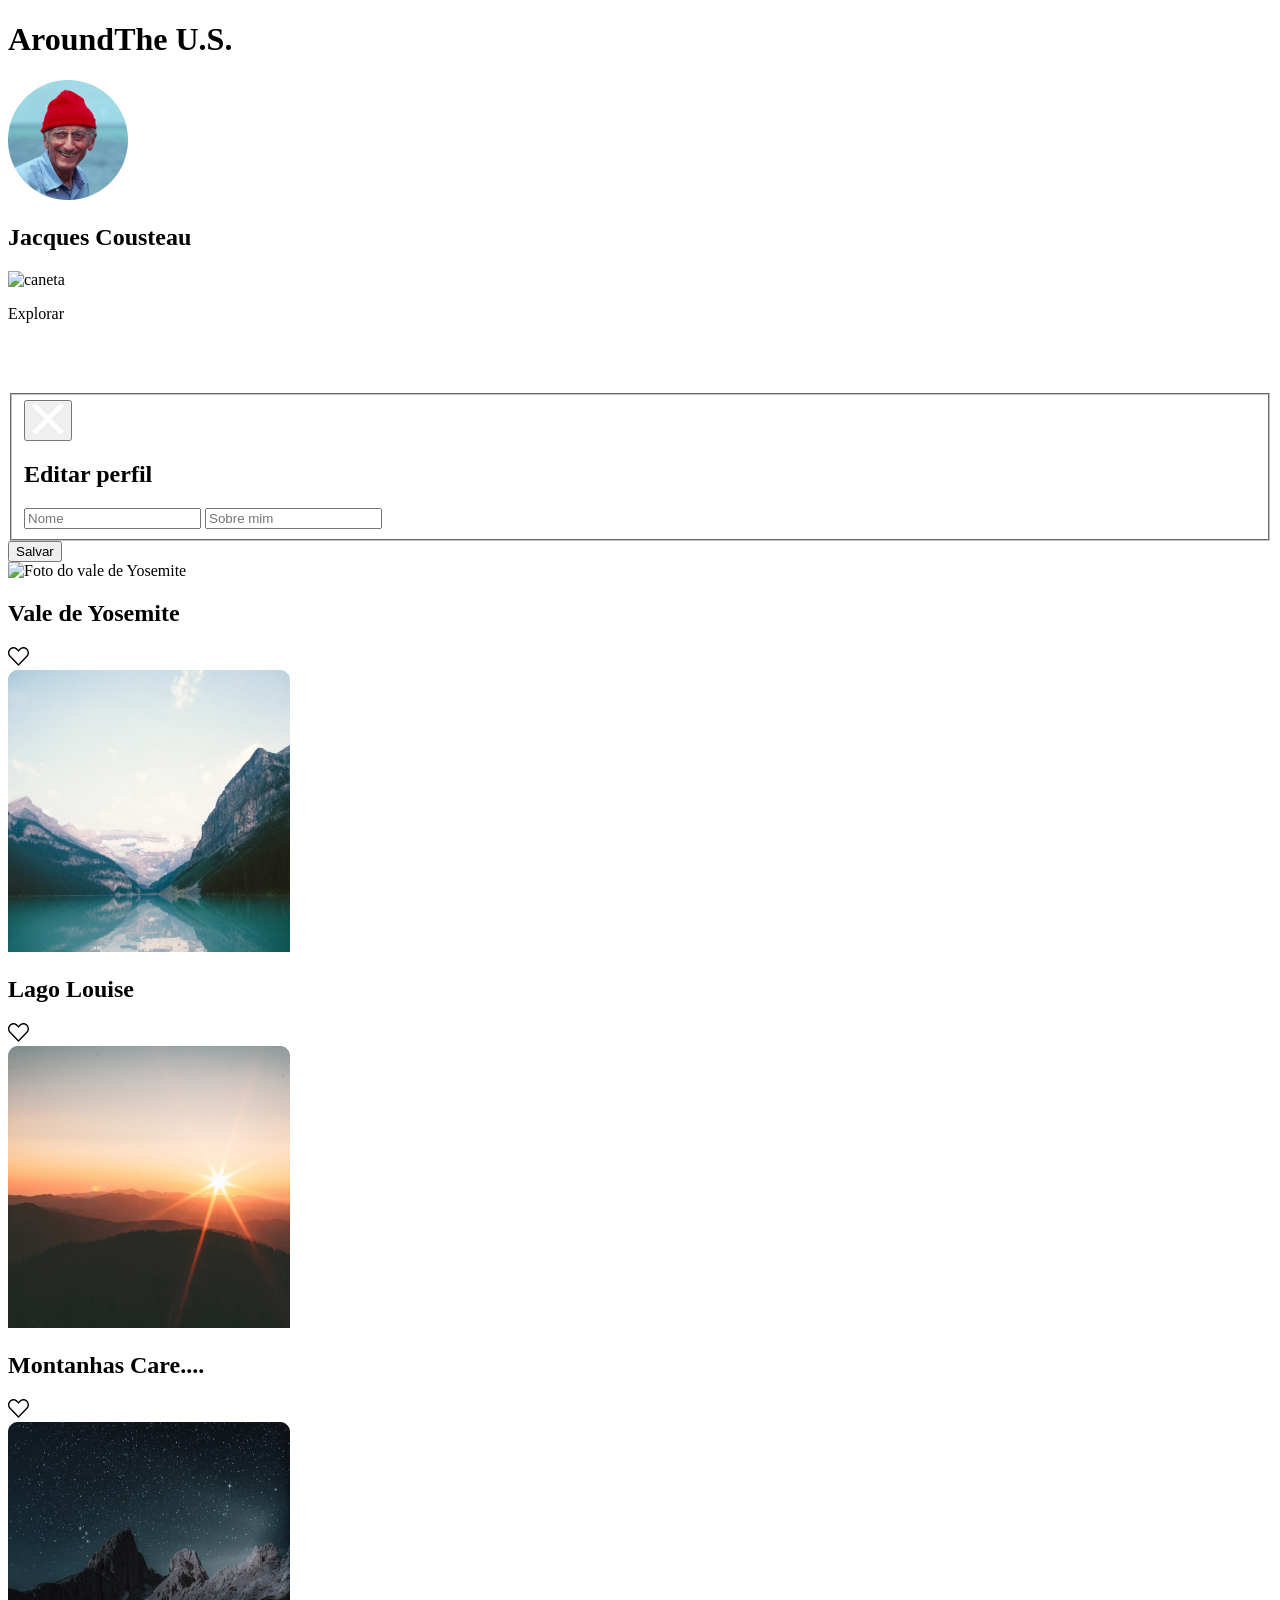
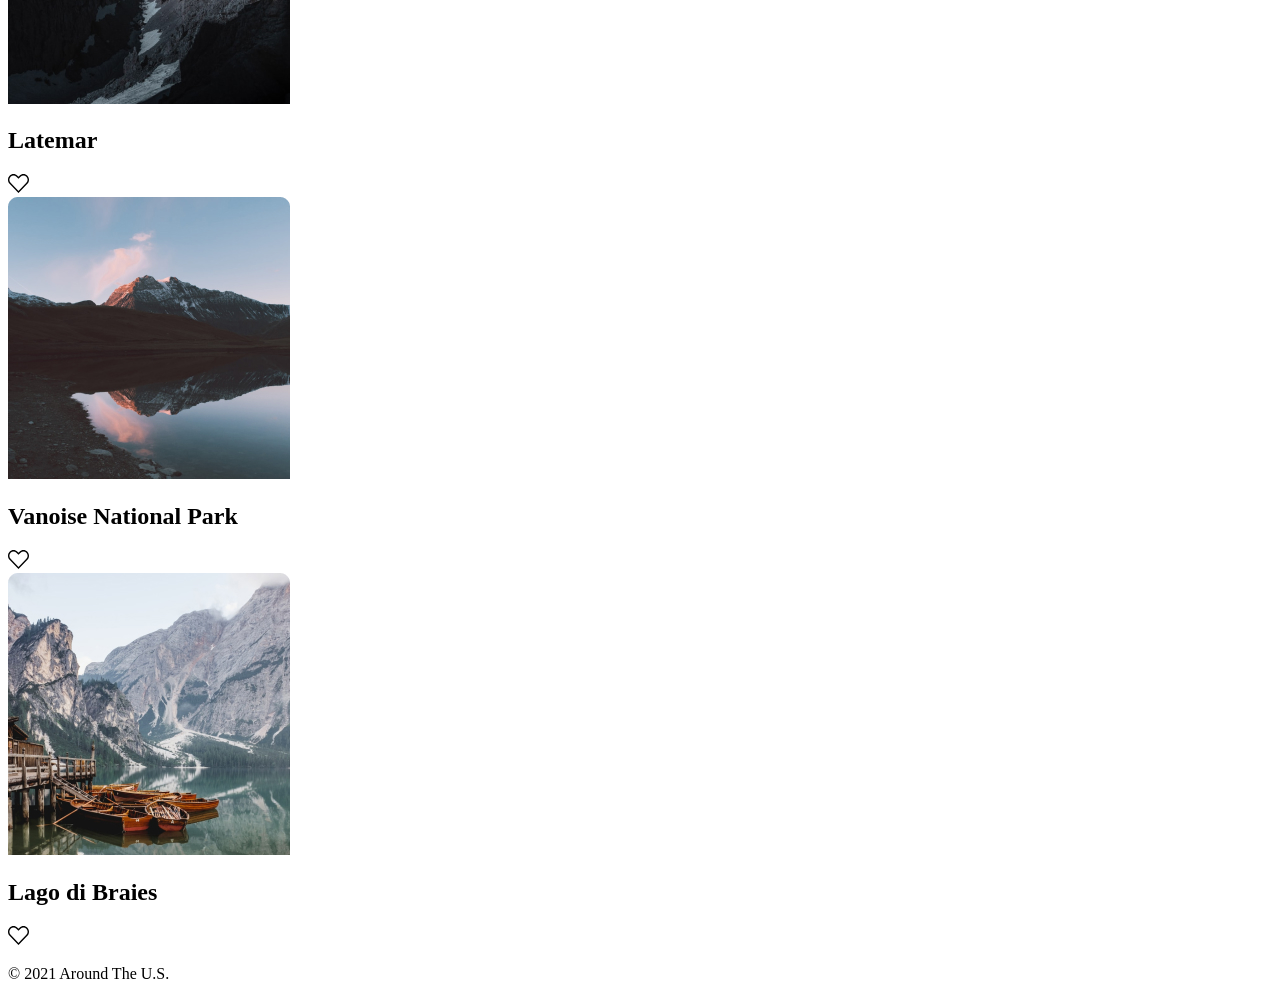
==== index.html @ 3fed31ec "hotfix" ====
<!DOCTYPE html>
<html lang="pt">
  <head>
    <meta charset="UTF-8" >
    <meta name="viewport" content="width=device-width, initial-scale=1.0">
    <meta
      name="description"
      content="Around the US é uma rede social onde se compartilha experiências através das fotografias"
    />
    <meta name="keywords" content="ao redor dos EUA, rede social">
    <title>Around the U.S</title>
    <link rel="stylesheet" type="text/css" href="./pages/index.css">
    <meta name="author" content="Daniela Rocha">
  </head>
  <body>
    <div class="page">
      <!--header profile-->
      <header class="header">
        <h1 class="header__title">
          Around<span class="header__title-span">The U.S.</span>
        </h1>
      </header>

      <main class="content">
        <section class="profile">
          <img
            src="./images/image.jpg"
            alt="Foto de Jacques Cousteau"
            class="profile__avatar"
          />
          <div class="profile-info">
            <div class="profile-info__header">
              <h2 class="profile-info__name">Jacques Cousteau</h2>
              <div class="profile-info__button" id="edit-button">
                <img
                  src="./images/pen.svg"
                  alt="caneta"
                  class="profile-info__button-pen"
                />
              </div>
            </div>
            <p class="profile-info__explore">Explorar</p>
          </div>
          <div class="profile__button-add">
            <img
              src="./images/plus.svg"
              alt="adicionar"
              class="profile__button-add-icon"
            />
          </div>
        </section>
        <!--seção pop up-->
        <section class="popup">
          <div class="popup__overlay"></div>
          <div>
            <form class="popup__form">
              <fieldset class="popup__fieldset">
                <button
                  type="button"
                  class="popup__close-button"
                  id="close-button"
                >
                  <img
                    src="./images/close_icon.svg"
                    alt="Botão fechar"
                    class="popup__close-icon"
                  >
                </button>
                <h2 class="popup__title">Editar perfil</h2>
                <input
                  type="text"
                  class="popup__input"
                  placeholder="Nome"
                  id="name"
                  required
                >

                <input
                  type="text"
                  class="popup__input"
                  placeholder="Sobre mim"
                  id="about"
                  required
                >
              </fieldset>
              <button class="popup__save-button" type="submit">Salvar</button>
            </form>
          </div>
        </section>
        <!--section cards-->
        <section class="element">
          <div class="element-card">
            <img
              class="element-card__image"
              src="./images/foto_yosemite.jpg"
              alt="Foto do vale de Yosemite"
            >
            <div class="element-card__content">
              <h2 class="element-card__title">Vale de Yosemite</h2>
              <img
                src="./images/heart.svg"
                alt="botão de like"
                class="element-card__heart"
              >
            </div>
          </div>

          <div class="element-card">
            <img
              class="element-card__image"
              src="./images/foto_louise.jpg"
              alt="Foto do Lago Louise"
            >
            <div class="element-card__content">
              <h2 class="element-card__title">Lago Louise</h2>
              <img
                src="./images/heart.svg"
                alt="botão de like"
                class="element-card__heart"
              >
            </div>
          </div>

          <div class="element-card">
            <img
              class="element-card__image"
              src="./images/foto_montanha.jpg"
              alt=" Foto das Montanhas "
            >
            <div class="element-card__content">
              <h2 class="element-card__title">Montanhas Care....</h2>
              <img
                src="./images/heart.svg"
                alt="botão de like"
                class="element-card__heart"
              >
            </div>
          </div>

          <div class="element-card">
            <img
              class="element-card__image"
              src="./images/foto_latemar.jpg"
              alt="Foto de Latemar"
            >
            <div class="element-card__content">
              <h2 class="element-card__title">Latemar</h2>
              <img
                src="./images/heart.svg"
                alt="botão de like"
                class="element-card__heart"
              >
            </div>
          </div>

          <div class="element-card">
            <img
              class="element-card__image"
              src="./images/foto_vanoise.jpg"
              alt="Foto do Vanoise National Park"
            >
            <div class="element-card__content">
              <h2 class="element-card__title">Vanoise National Park</h2>
              <img
                src="./images/heart.svg"
                alt="botão de like"
                class="element-card__heart"
              >
            </div>
          </div>
          <div class="element-card">
            <img
              class="element-card__image"
              src="./images/foto_braies.jpg"
              alt="Foto do Lago di Braies"
            >
            <div class="element-card__content">
              <h2 class="element-card__title">Lago di Braies</h2>
              <img
                src="./images/heart.svg"
                alt="botão de like"
                class="element-card__heart"
              >
            </div>
          </div>
        </section>
      </main>
      <!--footer-->
      <footer class="footer">
        <p class="footer__copyright">&copy; 2021 Around The U.S.</p>
      </footer>
    </div>
    <script src="./scripts/index.js"></script>
  </body>
</html>
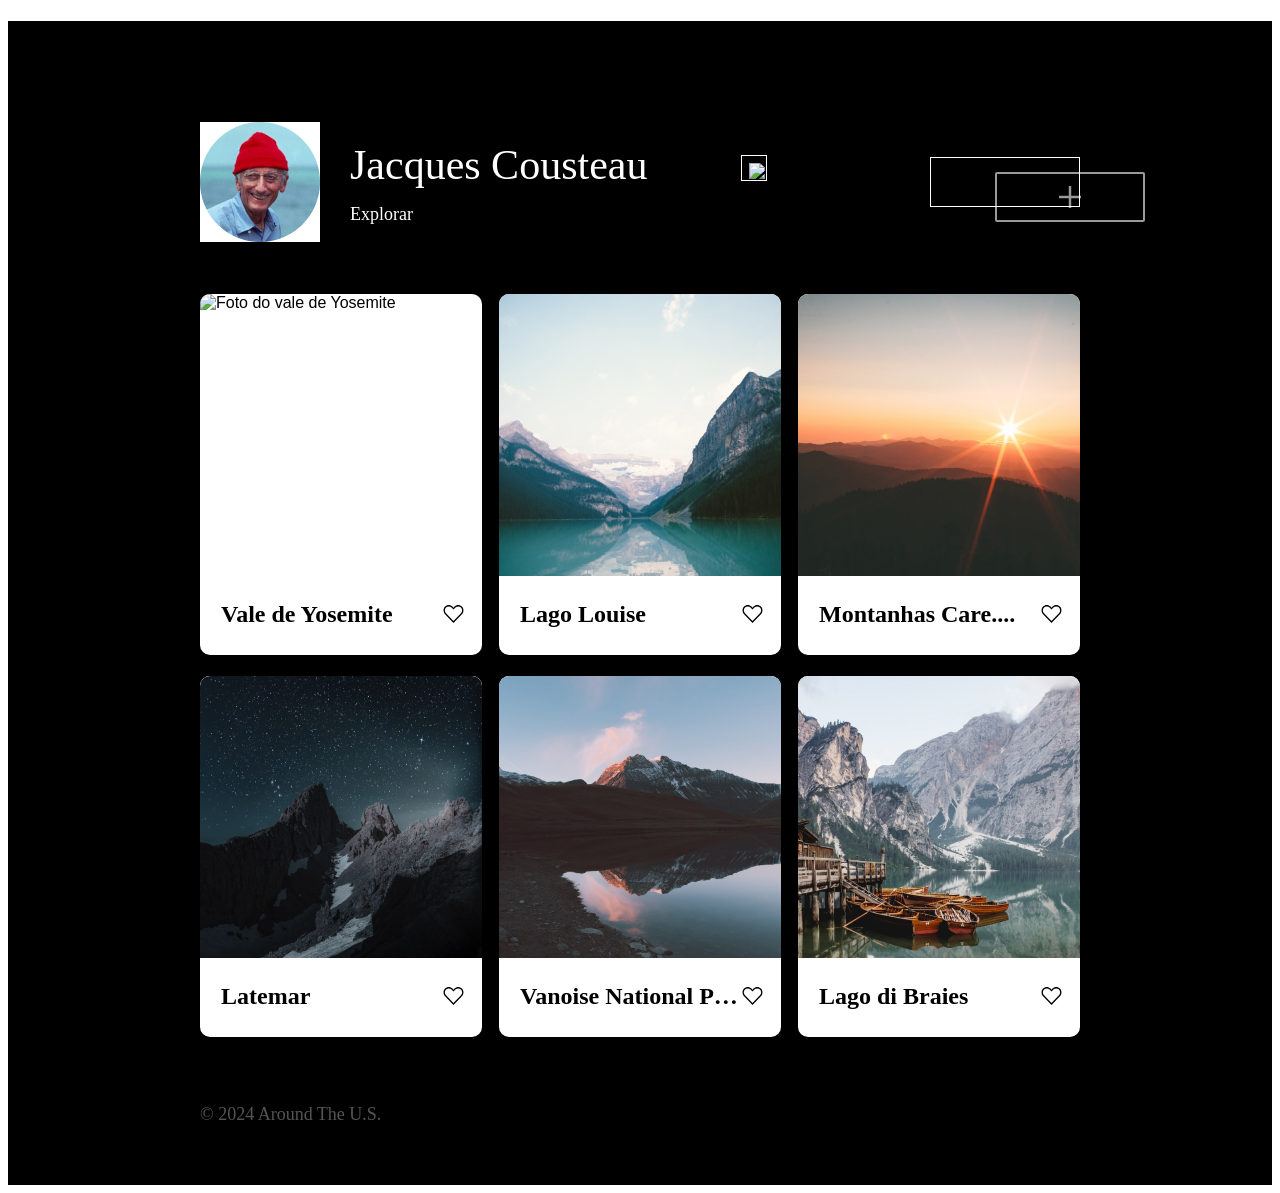
==== commit af609de4: "hotfix" ====
--- a/index.html
+++ b/index.html
@@ -187,7 +187,7 @@
       </main>
       <!--footer-->
       <footer class="footer">
-        <p class="footer__copyright">&copy; 2021 Around The U.S.</p>
+        <p class="footer__copyright">&copy; 2024 Around The U.S.</p>
       </footer>
     </div>
     <script src="./scripts/index.js"></script>
--- a/pages/index.css
+++ b/pages/index.css
@@ -0,0 +1,9 @@
+@import url("../vendor/normalize.css");
+@import url("../vendor/fonts.css");
+@import url("../blocks/page.css");
+@import url("../blocks/content.css");
+@import url("../blocks/header.css");
+@import url("../blocks/profile.css");
+@import url("../blocks/element.css");
+@import url("../blocks/popup.css");
+@import url("../blocks/footer.css");
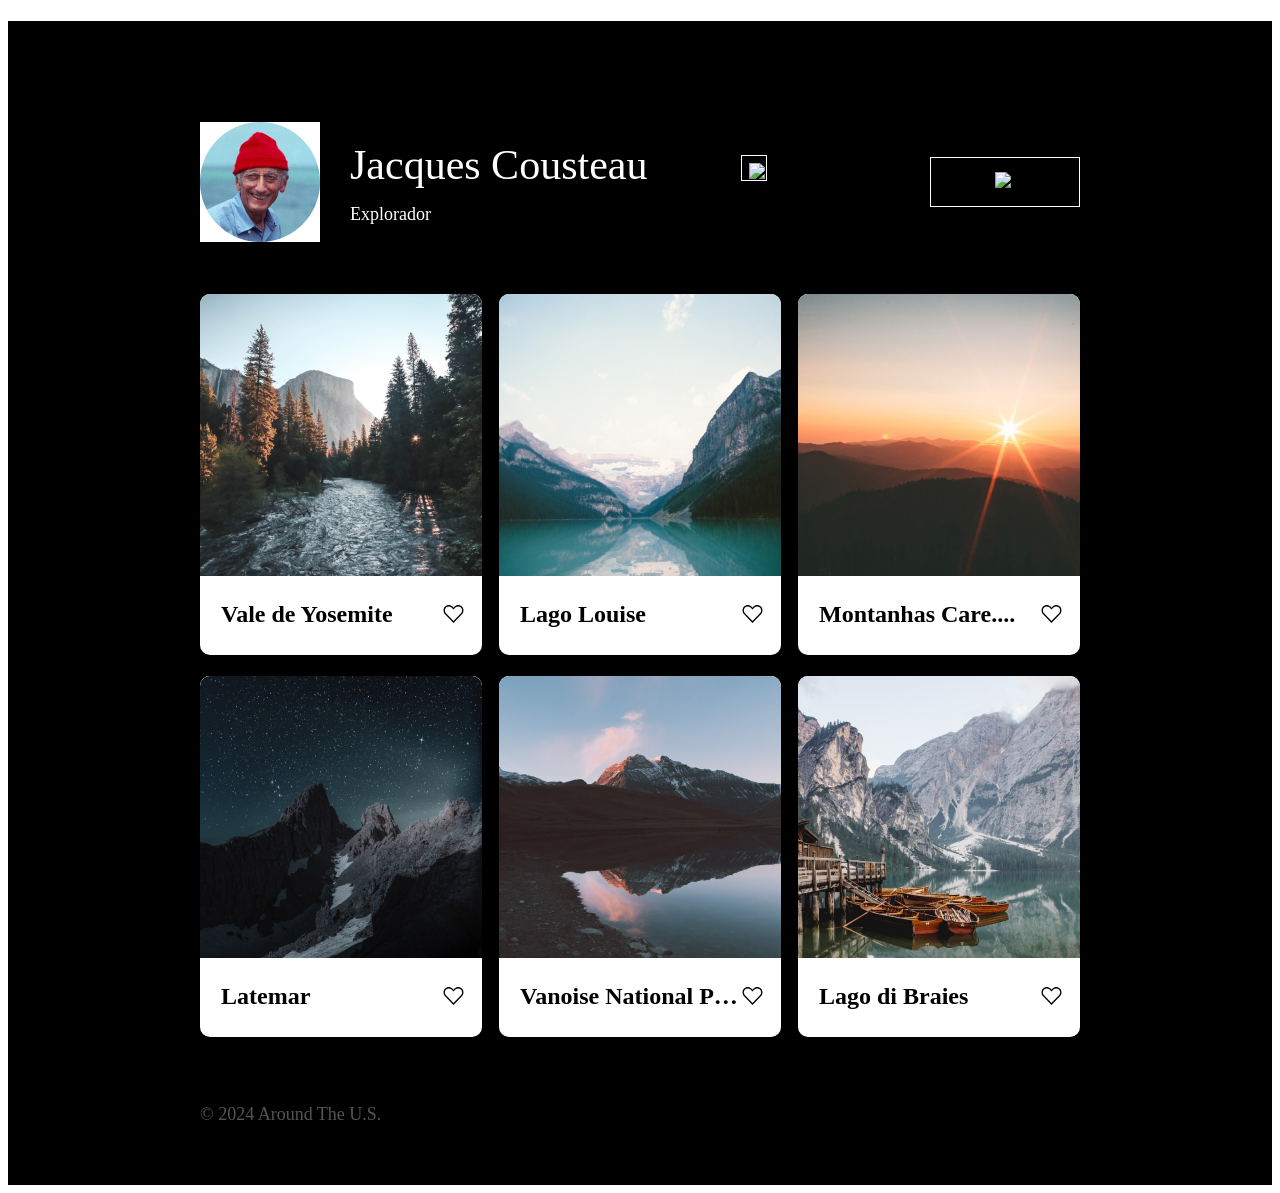
==== commit f6e344b5: "hotfix" ====
--- a/index.html
+++ b/index.html
@@ -39,7 +39,7 @@
                 />
               </div>
             </div>
-            <p class="profile-info__explore">Explorar</p>
+            <p class="profile-info__explore">Explorador</p>
           </div>
           <div class="profile__button-add">
             <img
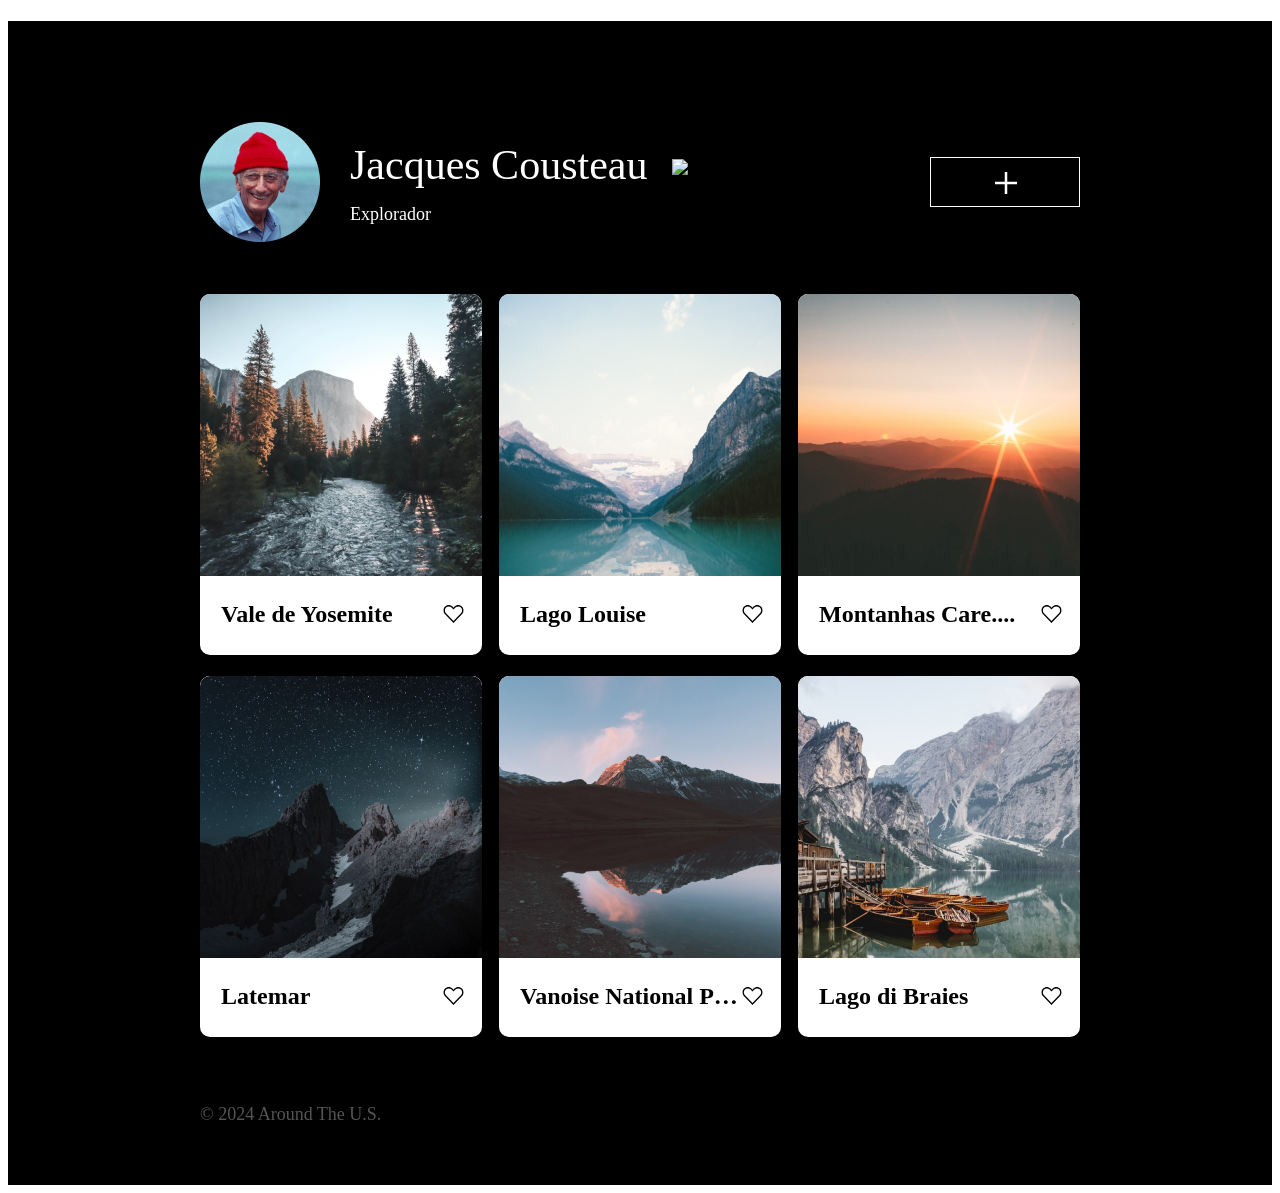
==== commit 96315cf0: "hotfix" ====
--- a/index.html
+++ b/index.html
@@ -10,7 +10,7 @@
     <meta name="keywords" content="ao redor dos EUA, rede social">
     <title>Around the U.S</title>
     <link rel="stylesheet" type="text/css" href="./pages/index.css">
-    <meta name="author" content="Daniela Rocha">
+    <meta name="author" content="Fabiana Storer">
   </head>
   <body>
     <div class="page">
@@ -24,7 +24,7 @@
       <main class="content">
         <section class="profile">
           <img
-            src="./images/image.jpg"
+            src="./images/image.png"
             alt="Foto de Jacques Cousteau"
             class="profile__avatar"
           />
@@ -43,7 +43,7 @@
           </div>
           <div class="profile__button-add">
             <img
-              src="./images/plus.svg"
+              src="./images/plus.png"
               alt="adicionar"
               class="profile__button-add-icon"
             />
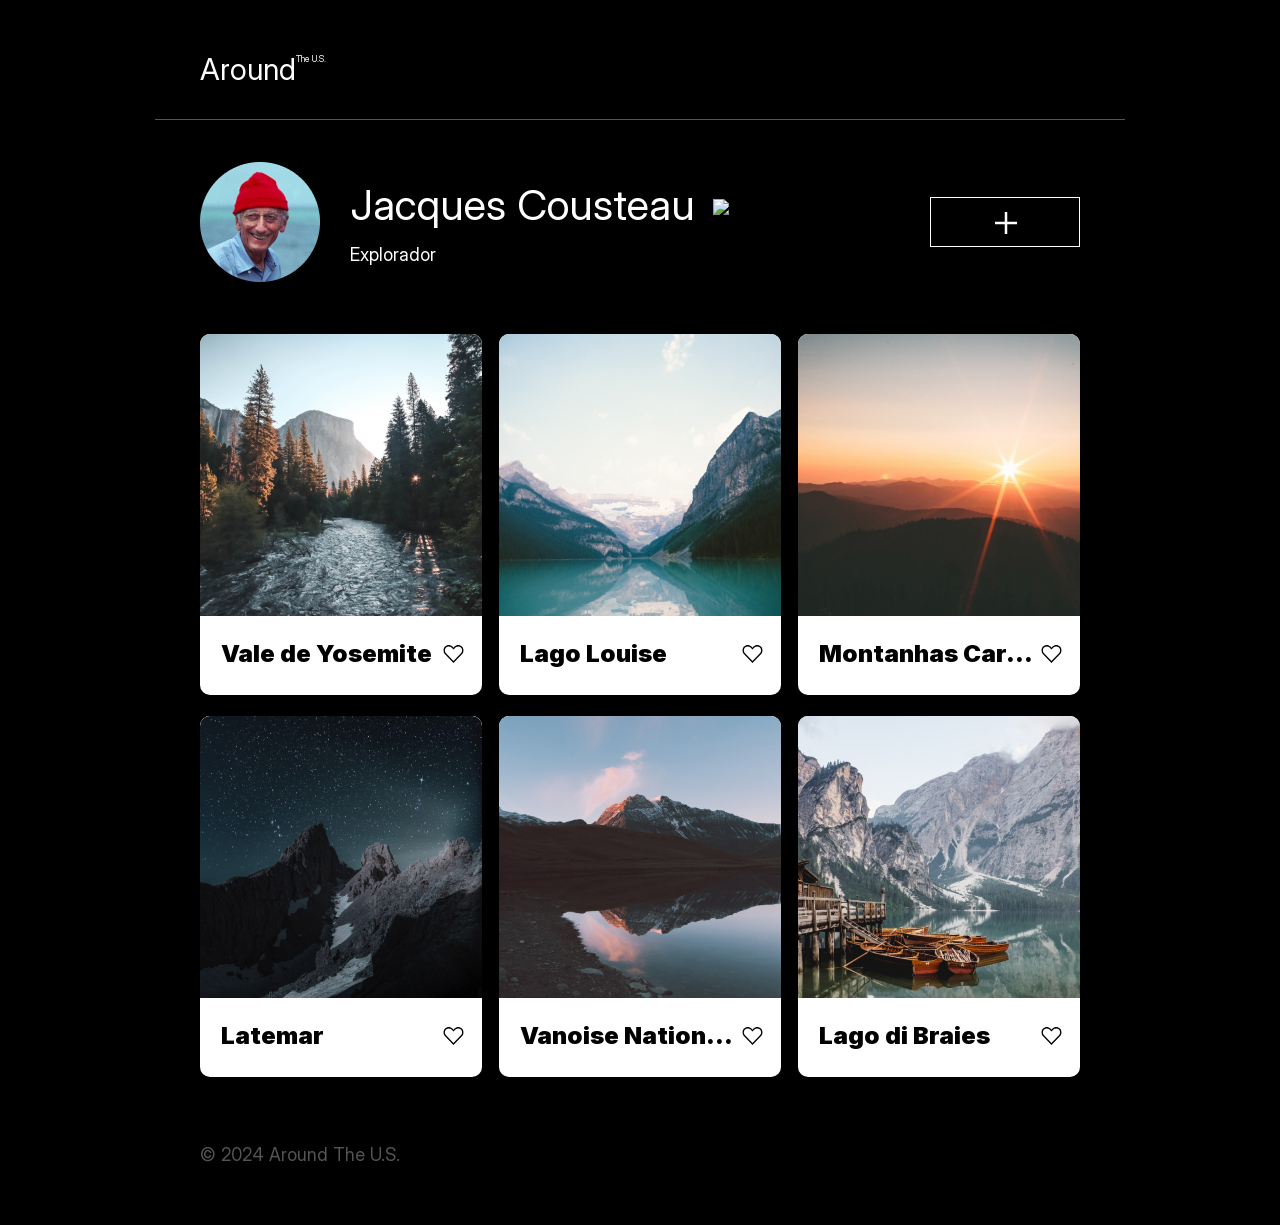
==== commit f8cac3d8: "hotfix" ====
--- a/index.html
+++ b/index.html
@@ -128,7 +128,7 @@
               alt=" Foto das Montanhas "
             >
             <div class="element-card__content">
-              <h2 class="element-card__title">Montanhas Care....</h2>
+              <h2 class="element-card__title">Montanhas Carecas</h2>
               <img
                 src="./images/heart.svg"
                 alt="botão de like"
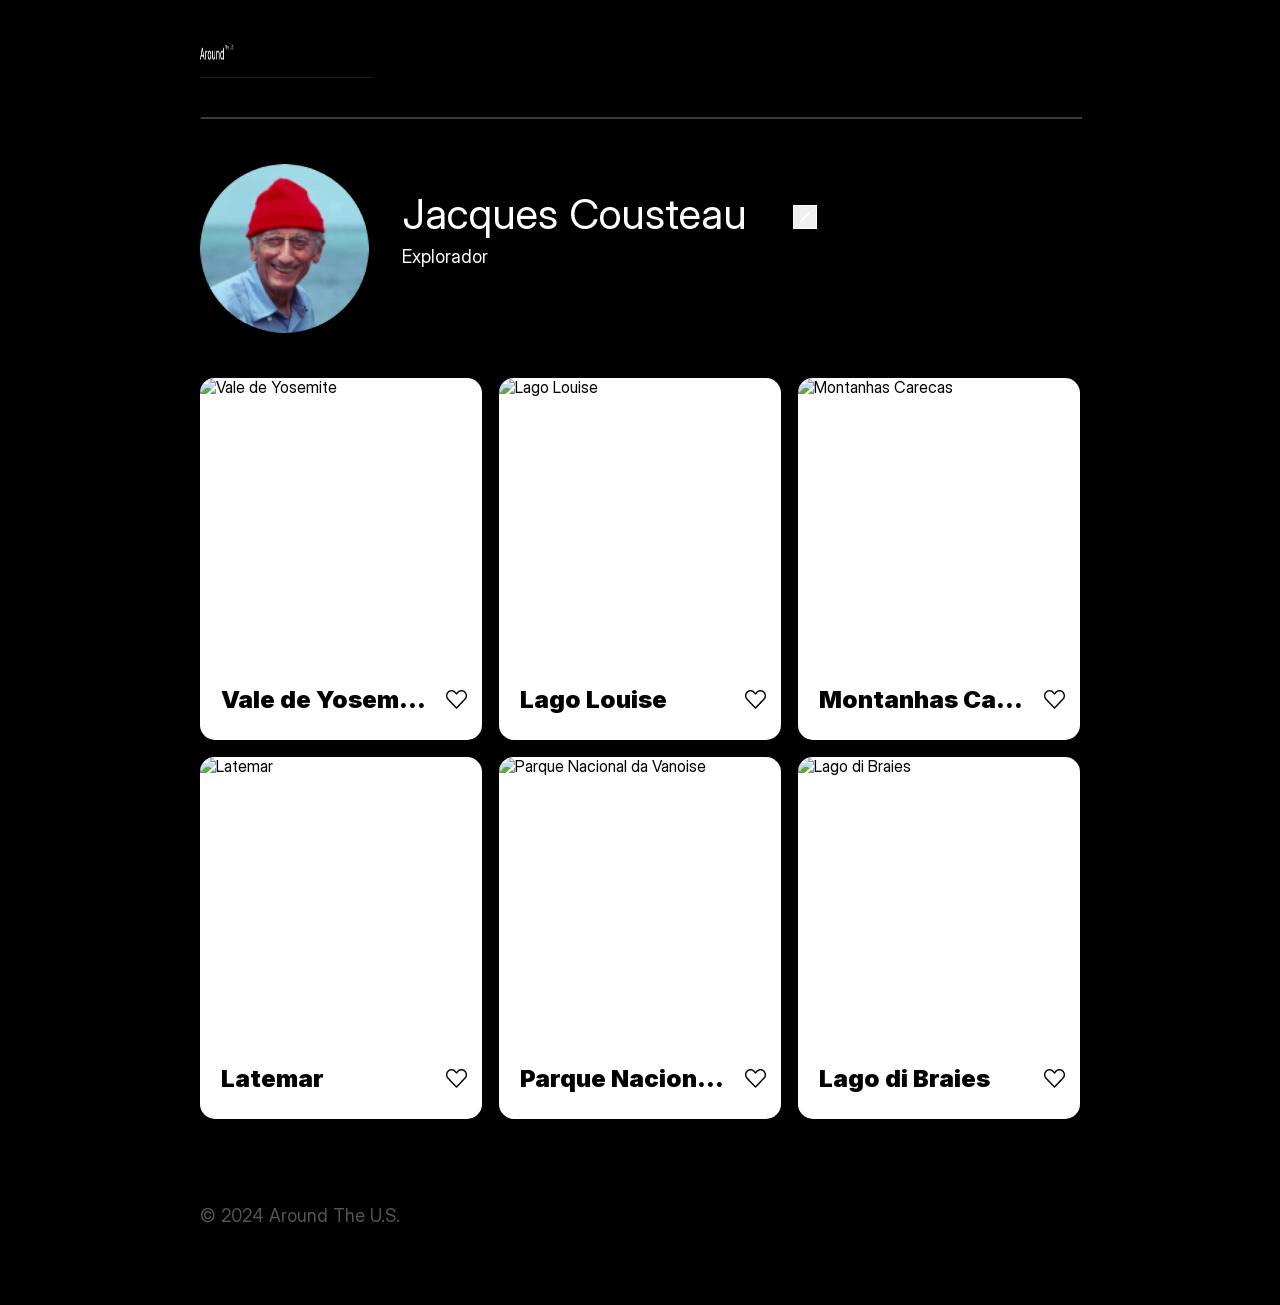
==== commit f9816289: "hotfix" ====
--- a/index.html
+++ b/index.html
@@ -1,195 +1,87 @@
 <!DOCTYPE html>
-<html lang="pt">
+<html lang="pt-br">
   <head>
-    <meta charset="UTF-8" >
-    <meta name="viewport" content="width=device-width, initial-scale=1.0">
-    <meta
-      name="description"
-      content="Around the US é uma rede social onde se compartilha experiências através das fotografias"
-    />
-    <meta name="keywords" content="ao redor dos EUA, rede social">
+    <meta charset="UTF-8" />
+    <meta name="viewport" content="width=device-width, initial-scale=1.0" />
+    <meta name="description" content="Around the US é uma rede social onde se compartilha experiências através das fotografias" />
+    <meta name="keywords" content="ao redor dos EUA, rede social" />
     <title>Around the U.S</title>
-    <link rel="stylesheet" type="text/css" href="./pages/index.css">
+    <link rel="stylesheet" href="./pages/index.css" />
     <meta name="author" content="Fabiana Storer">
   </head>
   <body>
-    <div class="page">
-      <!--header profile-->
+    <div class="body">
       <header class="header">
-        <h1 class="header__title">
-          Around<span class="header__title-span">The U.S.</span>
-        </h1>
+        <img class="logo" src="./images/logo.png" alt="logo around the U.S" />
+        <hr class="header__line" />
       </header>
-
-      <main class="content">
+      <main class="main">
         <section class="profile">
           <img
-            src="./images/image.png"
-            alt="Foto de Jacques Cousteau"
             class="profile__avatar"
+            src="./images/profile-img.png"
+            alt="foto do perfil"
           />
-          <div class="profile-info">
-            <div class="profile-info__header">
-              <h2 class="profile-info__name">Jacques Cousteau</h2>
-              <div class="profile-info__button" id="edit-button">
-                <img
-                  src="./images/pen.svg"
-                  alt="caneta"
-                  class="profile-info__button-pen"
-                />
-              </div>
-            </div>
-            <p class="profile-info__explore">Explorador</p>
+          <div class="profile__info">
+            <h1 class="profile__name">Jacques Cousteau</h1>
+            <button type="button" class="profile__edit-button"></button>
+            <h3 class="profile__about">Explorador</h3>
           </div>
-          <div class="profile__button-add">
-            <img
-              src="./images/plus.png"
-              alt="adicionar"
-              class="profile__button-add-icon"
-            />
-          </div>
+          <button class="profile__add-button"></button>
         </section>
-        <!--seção pop up-->
-        <section class="popup">
-          <div class="popup__overlay"></div>
-          <div>
-            <form class="popup__form">
-              <fieldset class="popup__fieldset">
-                <button
-                  type="button"
-                  class="popup__close-button"
-                  id="close-button"
-                >
-                  <img
-                    src="./images/close_icon.svg"
-                    alt="Botão fechar"
-                    class="popup__close-icon"
-                  >
-                </button>
-                <h2 class="popup__title">Editar perfil</h2>
-                <input
-                  type="text"
-                  class="popup__input"
-                  placeholder="Nome"
-                  id="name"
-                  required
-                >
-
-                <input
-                  type="text"
-                  class="popup__input"
-                  placeholder="Sobre mim"
-                  id="about"
-                  required
-                >
-              </fieldset>
-              <button class="popup__save-button" type="submit">Salvar</button>
+        <section class="elements"></section>
+        <section class="popup popup-edit">
+          <div class="popup-edit__container">
+            <form class="popup-edit__form">
+              <button class="popup-edit__close-button"></button>
+              <h2 class="popup-edit__title">Editar perfil</h2>
+              <input
+                class="popup-edit__input-title"
+                placeholder="Título"
+                type="text"
+                name="name"
+              />
+              <input
+                class="popup-edit__input-about"
+                placeholder="Sobre mim"
+                type="text"
+                name="image"
+              />
+              <button type="submit" class="popup-edit__save-button">
+                Salvar
+              </button>
             </form>
           </div>
         </section>
-        <!--section cards-->
-        <section class="element">
-          <div class="element-card">
-            <img
-              class="element-card__image"
-              src="./images/foto_yosemite.jpg"
-              alt="Foto do vale de Yosemite"
-            >
-            <div class="element-card__content">
-              <h2 class="element-card__title">Vale de Yosemite</h2>
-              <img
-                src="./images/heart.svg"
-                alt="botão de like"
-                class="element-card__heart"
-              >
-            </div>
-          </div>
-
-          <div class="element-card">
-            <img
-              class="element-card__image"
-              src="./images/foto_louise.jpg"
-              alt="Foto do Lago Louise"
-            >
-            <div class="element-card__content">
-              <h2 class="element-card__title">Lago Louise</h2>
-              <img
-                src="./images/heart.svg"
-                alt="botão de like"
-                class="element-card__heart"
-              >
-            </div>
-          </div>
-
-          <div class="element-card">
-            <img
-              class="element-card__image"
-              src="./images/foto_montanha.jpg"
-              alt=" Foto das Montanhas "
-            >
-            <div class="element-card__content">
-              <h2 class="element-card__title">Montanhas Carecas</h2>
-              <img
-                src="./images/heart.svg"
-                alt="botão de like"
-                class="element-card__heart"
-              >
-            </div>
-          </div>
-
-          <div class="element-card">
-            <img
-              class="element-card__image"
-              src="./images/foto_latemar.jpg"
-              alt="Foto de Latemar"
-            >
-            <div class="element-card__content">
-              <h2 class="element-card__title">Latemar</h2>
-              <img
-                src="./images/heart.svg"
-                alt="botão de like"
-                class="element-card__heart"
-              >
-            </div>
-          </div>
-
-          <div class="element-card">
-            <img
-              class="element-card__image"
-              src="./images/foto_vanoise.jpg"
-              alt="Foto do Vanoise National Park"
-            >
-            <div class="element-card__content">
-              <h2 class="element-card__title">Vanoise National Park</h2>
-              <img
-                src="./images/heart.svg"
-                alt="botão de like"
-                class="element-card__heart"
-              >
-            </div>
-          </div>
-          <div class="element-card">
-            <img
-              class="element-card__image"
-              src="./images/foto_braies.jpg"
-              alt="Foto do Lago di Braies"
-            >
-            <div class="element-card__content">
-              <h2 class="element-card__title">Lago di Braies</h2>
-              <img
-                src="./images/heart.svg"
-                alt="botão de like"
-                class="element-card__heart"
-              >
-            </div>
+        <section class="popup popup-addCard">
+          <div class="popup-addCard__container">
+            <form class="popup-addCard__form">
+              <button class="popup-addCard__close-button"></button>
+              <h2 class="popup-addCard__title">Novo local</h2>
+              <input
+                class="popup-addCard__input-title"
+                placeholder="Título"
+                type="text"
+                name="name"
+              />
+              <input
+                class="popup-addCard__input-image"
+                placeholder="Link de imagem"
+                type="text"
+                name="image"
+              />
+              <button type="button" class="popup-addCard__save-button">
+                Salvar
+              </button>
+            </form>
           </div>
         </section>
+        <section class="popup popup-image"></section>
       </main>
-      <!--footer-->
       <footer class="footer">
-        <p class="footer__copyright">&copy; 2024 Around The U.S.</p>
+        <p class="footer__signature">© 2024 Around The U.S.</p>
       </footer>
+      <script src="scripts/index.js"></script>
     </div>
-    <script src="./scripts/index.js"></script>
   </body>
 </html>
--- a/pages/index.css
+++ b/pages/index.css
@@ -6,4 +6,16 @@
 @import url("../blocks/profile.css");
 @import url("../blocks/element.css");
 @import url("../blocks/popup.css");
-@import url("../blocks/footer.css");+@import url("../blocks/footer.css");
+@import url(../blocks/popupEditProfile.css);
+@import url(../blocks/popupAddCard.css);
+
+.body {
+    display: block;
+    margin: auto;
+    max-width: 1280px;
+    font-family: "Inter", sans-serif;
+  }
+  :root {
+    background-color: black;
+  }
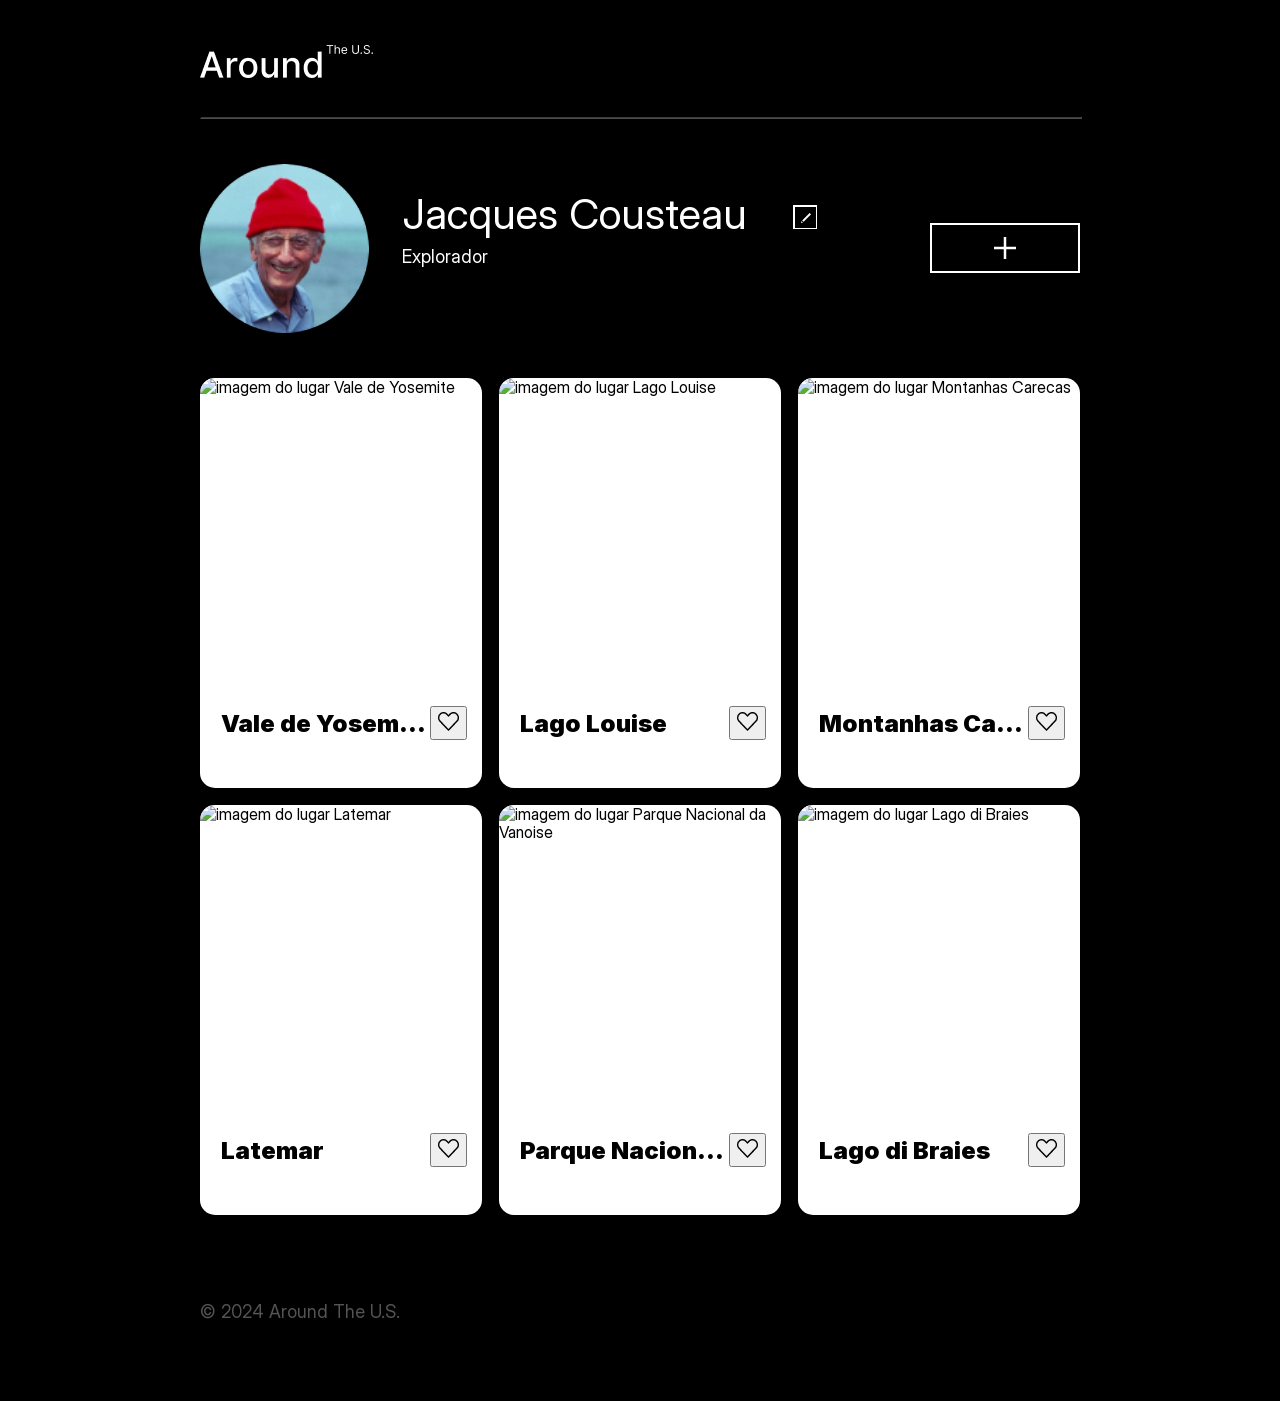
==== commit 6ae27a14: "hotfix" ====
--- a/index.html
+++ b/index.html
@@ -29,7 +29,22 @@
           </div>
           <button class="profile__add-button"></button>
         </section>
-        <section class="elements"></section>
+        <section class="elements">
+          <template id="template">
+            <div class="elements__card">
+              <button class="elements__delete-button">
+                <img src="./images/Trash.png" alt="icone de lixeira" class="elements__delete-icon">
+              </button>
+              <img src="#" alt="" class="elements__card-image">
+              <div class="elements__container-text-and-like-button">
+                <p class="elements__card-name"></p>
+                <button class="elements__like-button">
+                  <img src="./images/like-inative.png" alt="icone de like" class="elements__like-icon">
+                </button>
+              </div>
+            </div>
+          </template>
+        </section>
         <section class="popup popup-edit">
           <div class="popup-edit__container">
             <form class="popup-edit__form">
--- a/pages/index.css
+++ b/pages/index.css
@@ -1,21 +1,10 @@
 @import url("../vendor/normalize.css");
 @import url("../vendor/fonts.css");
 @import url("../blocks/page.css");
-@import url("../blocks/content.css");
 @import url("../blocks/header.css");
 @import url("../blocks/profile.css");
 @import url("../blocks/element.css");
 @import url("../blocks/popup.css");
 @import url("../blocks/footer.css");
-@import url(../blocks/popupEditProfile.css);
-@import url(../blocks/popupAddCard.css);
-
-.body {
-    display: block;
-    margin: auto;
-    max-width: 1280px;
-    font-family: "Inter", sans-serif;
-  }
-  :root {
-    background-color: black;
-  }+@import url("../blocks/popupEditProfile.css");
+@import url("../blocks/popupAddCard.css");
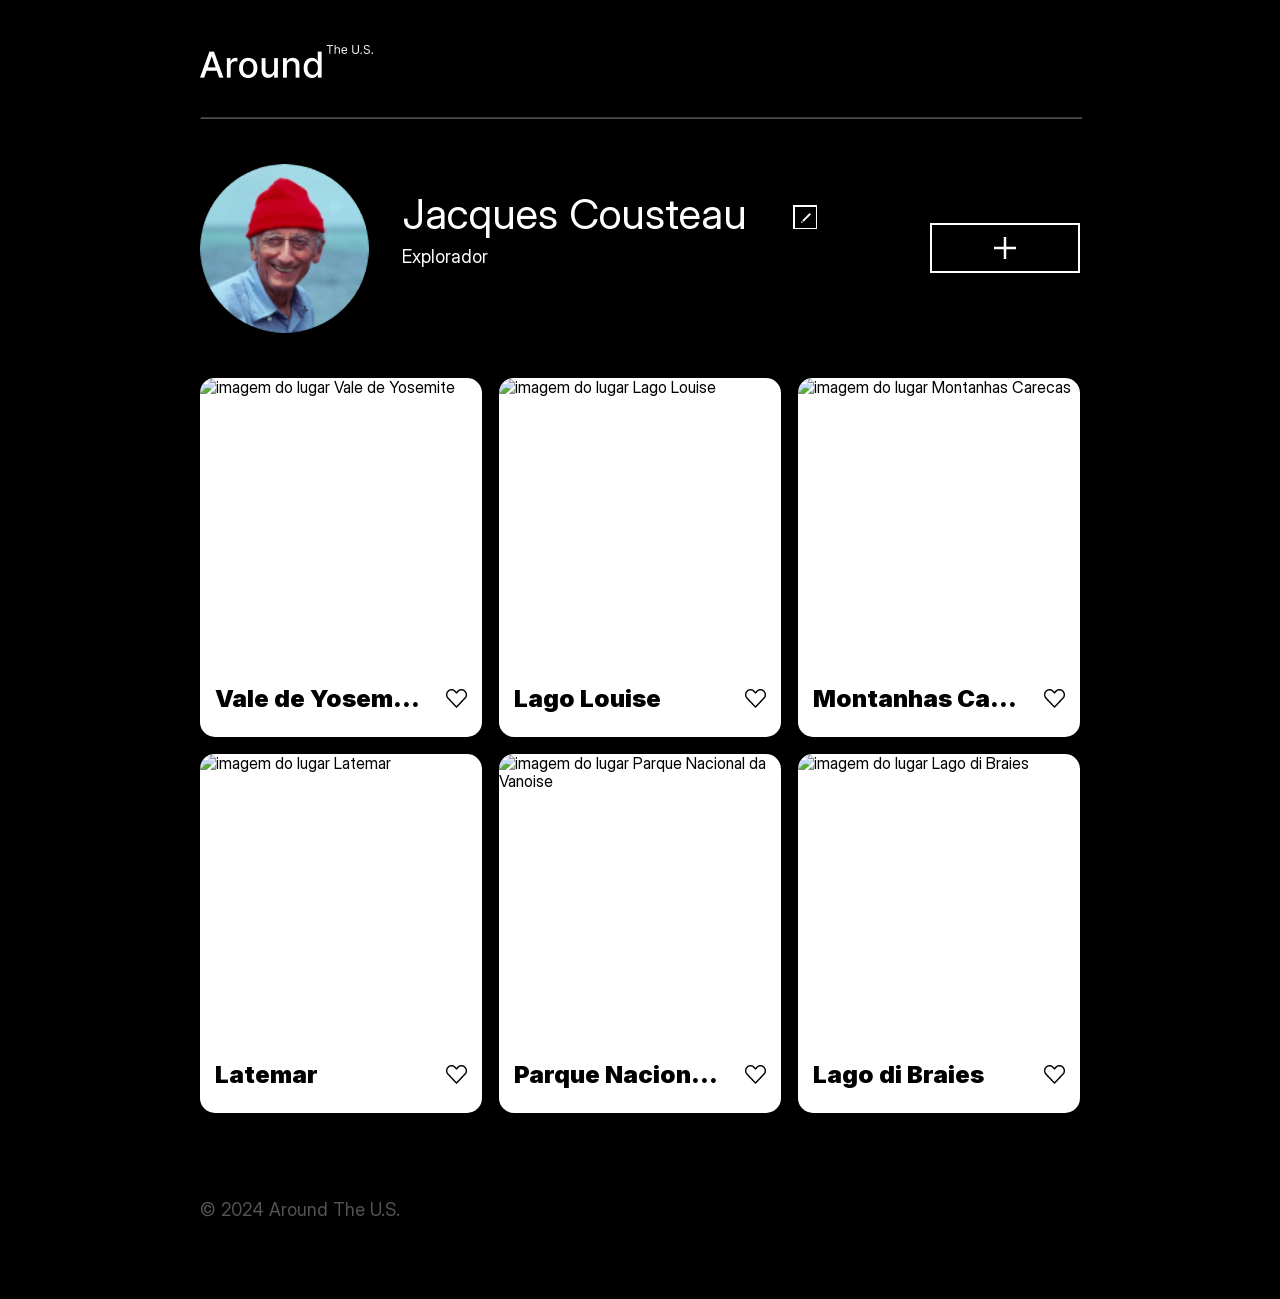
==== commit f5fd443c: "hotfix" ====
--- a/index.html
+++ b/index.html
@@ -32,15 +32,11 @@
         <section class="elements">
           <template id="template">
             <div class="elements__card">
-              <button class="elements__delete-button">
                 <img src="./images/Trash.png" alt="icone de lixeira" class="elements__delete-icon">
-              </button>
               <img src="#" alt="" class="elements__card-image">
               <div class="elements__container-text-and-like-button">
                 <p class="elements__card-name"></p>
-                <button class="elements__like-button">
                   <img src="./images/like-inative.png" alt="icone de like" class="elements__like-icon">
-                </button>
               </div>
             </div>
           </template>
@@ -85,7 +81,7 @@
                 type="text"
                 name="image"
               />
-              <button type="button" class="popup-addCard__save-button">
+              <button type="submit" class="popup-addCard__save-button">
                 Salvar
               </button>
             </form>
